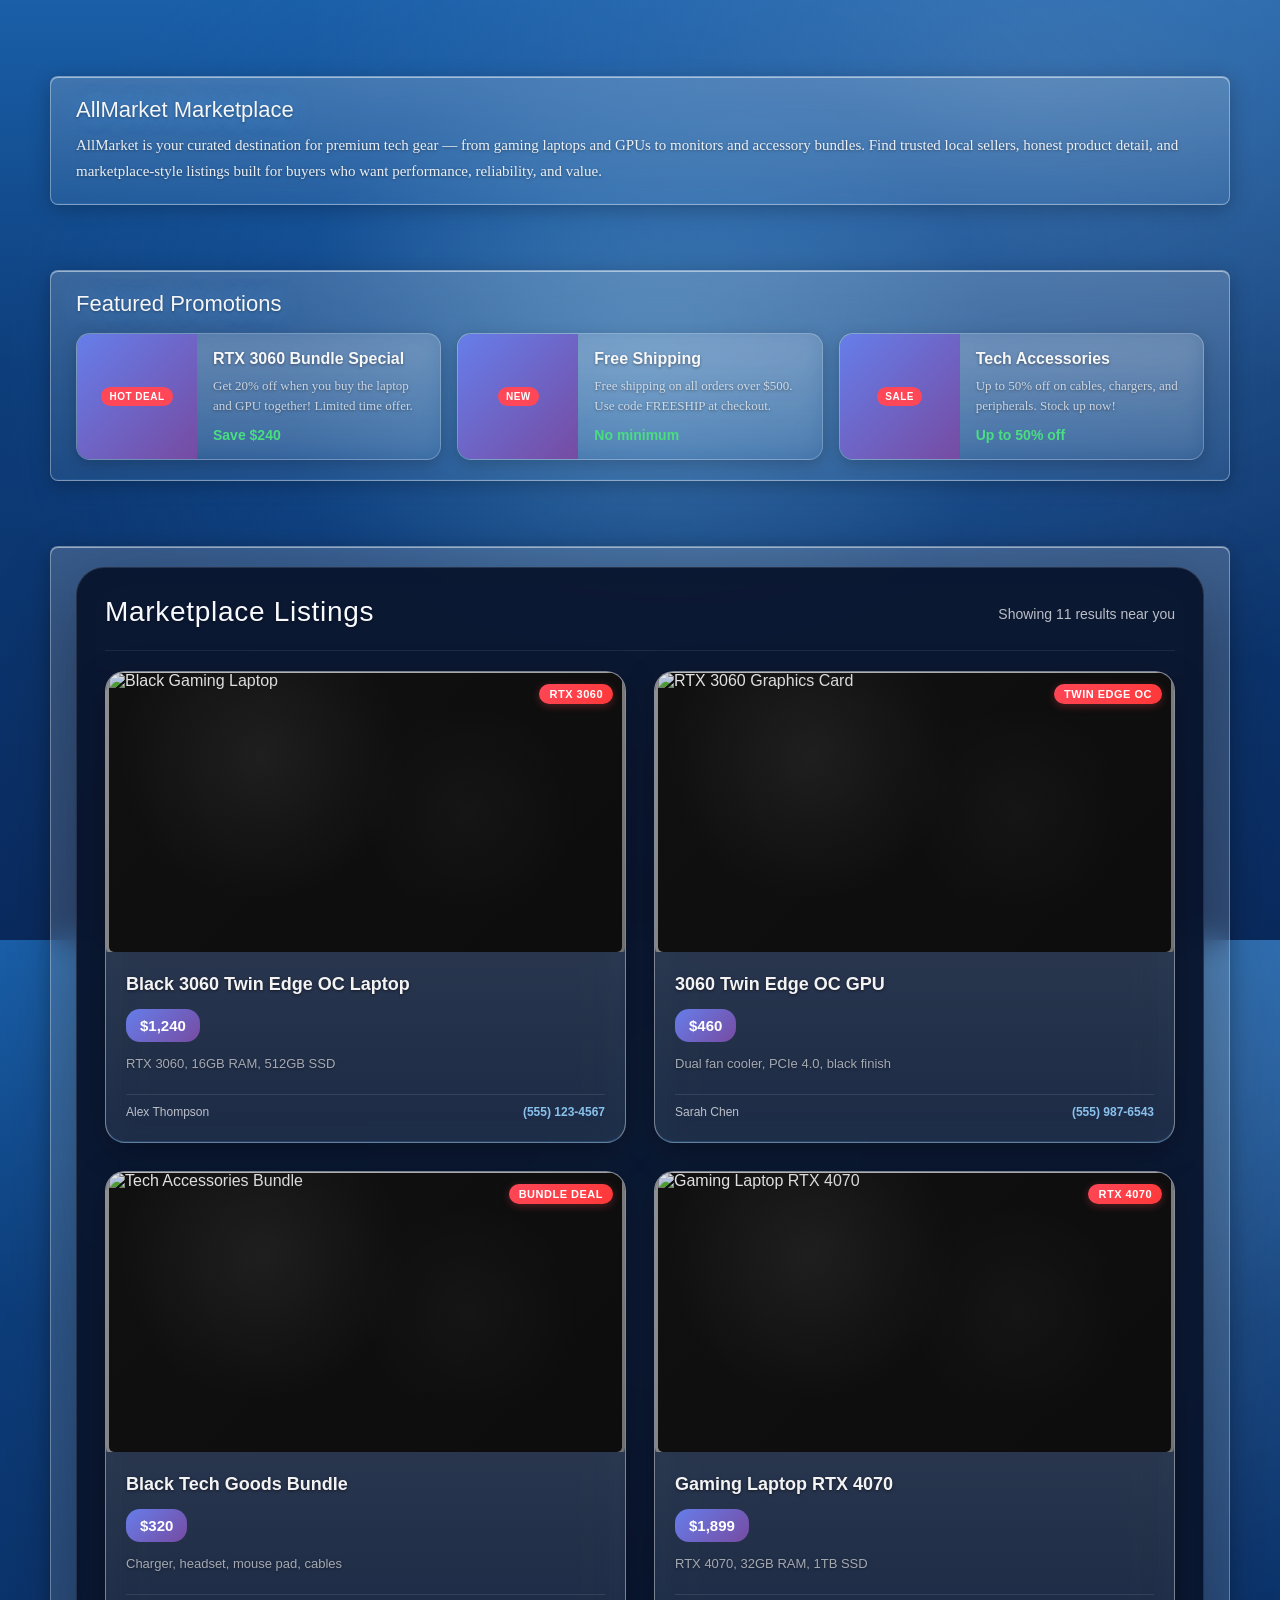
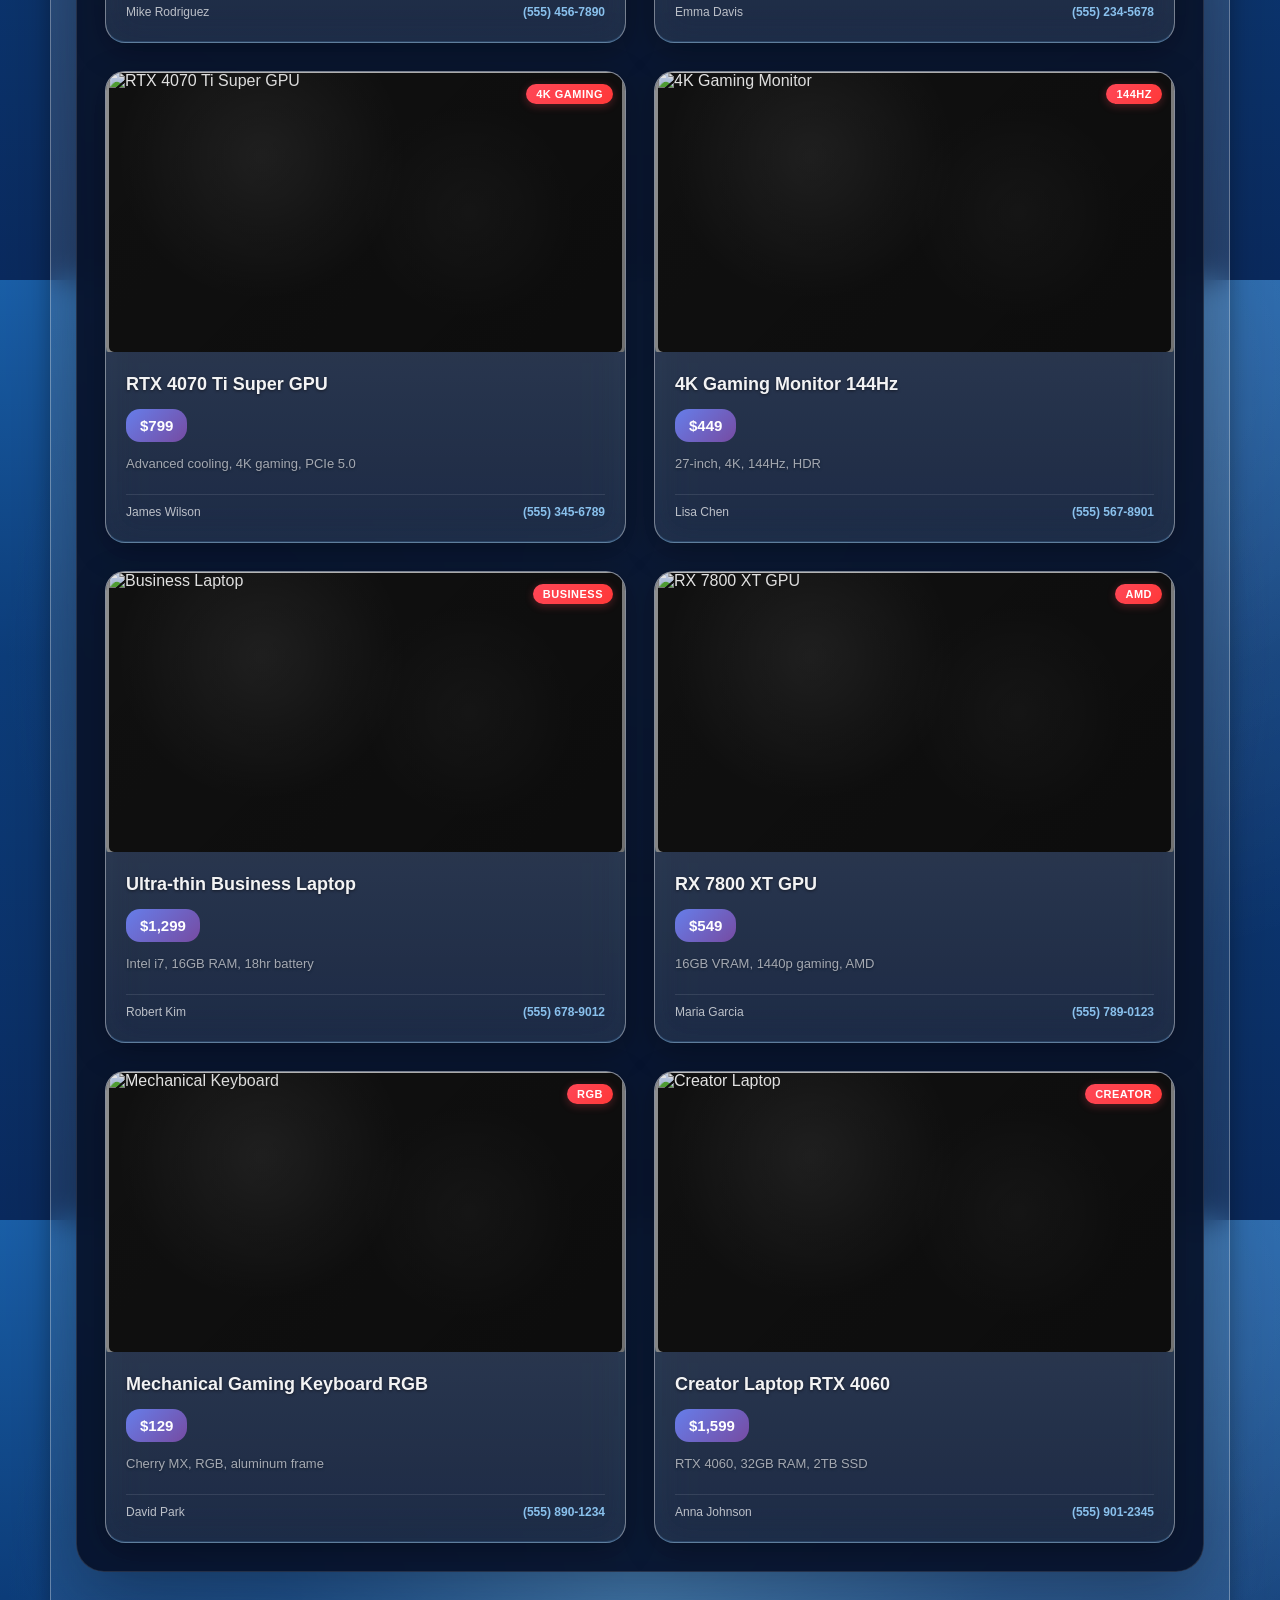
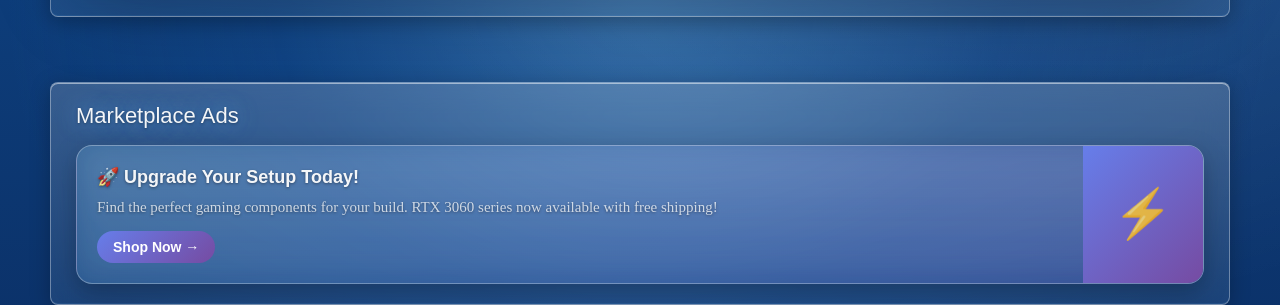
==== allmarket.html @ b5e4c8c6 "Add files via upload" ====
<!DOCTYPE html>
<html lang="en">
<head>
  <meta charset="UTF-8">
  <meta name="viewport" content="width=device-width, initial-scale=1.0">
  <meta name="description" content="AllMarket is a curated tech marketplace delivering premium laptops, graphics cards, monitors, and accessories from trusted sellers. Shop performance-ready gear with confidence.">
  <title>AllMarket Marketplace</title>
  <link rel="stylesheet" href="skempohic.css">
  <style>
    .marketplace-toolbar {
      display: flex;
      flex-wrap: wrap;
      justify-content: space-between;
      align-items: center;
      gap: 12px;
      margin-bottom: 20px;
    }

    .marketplace-toolbar h2 {
      margin: 0;
      font-size: 24px;
      color: rgba(255, 255, 255, 0.95);
      text-shadow: 0 1px 3px rgba(0, 0, 0, 0.4);
    }

    .marketplace-status {
      color: rgba(255, 255, 255, 0.75);
      font-size: 14px;
    }

    .content {
      max-width: 1180px;
      width: min(98%, 1180px);
      min-height: auto;
      margin: 36px auto;
      align-items: stretch;
    }

    .marketplace-panel {
      background: rgba(8, 18, 44, 0.92);
      border: 1px solid rgba(255, 255, 255, 0.12);
      border-radius: 28px;
      padding: 28px;
      box-shadow: 0 28px 90px rgba(0, 0, 0, 0.35);
      backdrop-filter: blur(22px);
      -webkit-backdrop-filter: blur(22px);
      margin-bottom: 22px;
    }

    .marketplace-toolbar {
      padding-bottom: 18px;
      border-bottom: 1px solid rgba(255, 255, 255, 0.08);
      margin-bottom: 18px;
    }

    .marketplace-toolbar h2 {
      font-size: 28px;
      letter-spacing: 0.8px;
      margin-bottom: 4px;
    }

    .gallery-grid {
      display: grid;
      grid-template-columns: repeat(auto-fill, minmax(360px, 1fr));
      gap: 28px;
      margin-top: 20px;
      width: 100%;
      padding: 0;
    }

    .market-card {
      display: grid;
      grid-template-rows: 280px auto;
      text-decoration: none;
      border-radius: 20px;
      background: linear-gradient(
        to bottom,
        rgba(255, 255, 255, 0.22) 0%,
        rgba(180, 220, 255, 0.12) 100%
      );
      backdrop-filter: blur(18px);
      -webkit-backdrop-filter: blur(18px);
      overflow: hidden;
      border: 1px solid rgba(255, 255, 255, 0.4);
      box-shadow:
        0 8px 32px rgba(0, 0, 0, 0.3),
        inset 0 1px 0 rgba(255, 255, 255, 0.6),
        inset 0 -1px 0 rgba(100, 180, 255, 0.15);
      transition: all 0.3s ease;
      color: inherit;
      cursor: pointer;
    }

    .market-card:hover {
      transform: translateY(-8px) scale(1.03);
      box-shadow:
        0 16px 48px rgba(0, 0, 0, 0.4),
        inset 0 1px 0 rgba(255, 255, 255, 0.7),
        inset 0 -1px 0 rgba(100, 180, 255, 0.2);
    }

    .market-card.clicked {
      opacity: 0.3;
      transform: scale(0.95);
      backdrop-filter: blur(20px);
      -webkit-backdrop-filter: blur(20px);
      background: rgba(255, 255, 255, 0.05);
      border: 1px solid rgba(255, 255, 255, 0.2);
      box-shadow: 0 8px 30px rgba(0, 0, 0, 0.4);
    }

    .product-image {
      position: relative;
      background: #121212;
      display: flex;
      align-items: center;
      justify-content: center;
      color: #fff;
      overflow: hidden;
    }

    .product-photo {
      width: 100%;
      height: 100%;
      object-fit: cover;
      transition: transform 0.3s ease;
    }

    .market-card:hover .product-photo {
      transform: scale(1.05);
    }

    .product-overlay {
      position: absolute;
      top: 0;
      left: 0;
      right: 0;
      bottom: 0;
      background: linear-gradient(
        135deg,
        rgba(0, 0, 0, 0.1) 0%,
        rgba(0, 0, 0, 0.3) 100%
      );
      display: flex;
      align-items: flex-start;
      justify-content: flex-end;
      padding: 12px;
    }

    .product-badge {
      background: linear-gradient(135deg, #ff4757 0%, #ff3838 100%);
      color: white;
      padding: 4px 10px;
      border-radius: 12px;
      font-size: 11px;
      font-weight: 700;
      text-transform: uppercase;
      letter-spacing: 0.5px;
      box-shadow: 0 2px 8px rgba(255, 71, 87, 0.3);
    }

    .product-image::before {
      content: '';
      position: absolute;
      inset: 0;
      background: radial-gradient(circle at 30% 30%, rgba(255, 255, 255, 0.08), transparent 35%),
        radial-gradient(circle at 70% 50%, rgba(255, 255, 255, 0.04), transparent 28%);
      pointer-events: none;
    }

    .product-info {
      padding: 20px;
      display: flex;
      flex-direction: column;
      gap: 12px;
    }

    .product-title {
      font-size: 18px;
      font-weight: 700;
      color: rgba(255, 255, 255, 0.95);
      text-shadow: 0 1px 3px rgba(0, 0, 0, 0.5);
      line-height: 1.4;
    }

    .product-price {
      display: inline-flex;
      align-items: center;
      justify-content: center;
      width: fit-content;
      padding: 8px 14px;
      border-radius: 14px;
      background: linear-gradient(135deg, #667eea 0%, #764ba2 100%);
      color: #ffffff;
      font-size: 15px;
      font-weight: 800;
    }

    .product-meta {
      font-size: 13px;
      color: rgba(255, 255, 255, 0.6);
      text-shadow: 0 1px 3px rgba(0, 0, 0, 0.4);
      line-height: 1.55;
    }

    .seller-info {
      display: flex;
      justify-content: space-between;
      align-items: center;
      margin-top: 8px;
      padding-top: 10px;
      border-top: 1px solid rgba(255, 255, 255, 0.1);
    }

    .seller-name {
      font-size: 12px;
      color: rgba(255, 255, 255, 0.7);
      font-weight: 500;
    }

    .seller-phone {
      font-size: 12px;
      color: rgba(150, 210, 255, 0.9);
      font-weight: 600;
    }

    .promo-grid {
      display: grid;
      grid-template-columns: repeat(auto-fit, minmax(280px, 1fr));
      gap: 16px;
      margin-top: 16px;
    }

    .promo-card {
      display: flex;
      background: linear-gradient(
        to bottom,
        rgba(255, 255, 255, 0.12) 0%,
        rgba(180, 220, 255, 0.06) 100%
      );
      backdrop-filter: blur(12px);
      -webkit-backdrop-filter: blur(12px);
      border: 1px solid rgba(255, 255, 255, 0.25);
      border-radius: 14px;
      overflow: hidden;
      box-shadow: 0 4px 16px rgba(0, 0, 0, 0.2);
    }

    .promo-image {
      flex: 0 0 120px;
      background: linear-gradient(135deg, #667eea 0%, #764ba2 100%);
      position: relative;
      display: flex;
      align-items: center;
      justify-content: center;
    }

    .promo-badge {
      background: #ff4757;
      color: white;
      padding: 4px 8px;
      border-radius: 12px;
      font-size: 10px;
      font-weight: 700;
      text-transform: uppercase;
      letter-spacing: 0.5px;
    }

    .promo-content {
      flex: 1;
      padding: 16px;
    }

    .promo-content h3 {
      margin: 0 0 8px 0;
      font-size: 16px;
      color: rgba(255, 255, 255, 0.95);
      text-shadow: 0 1px 3px rgba(0, 0, 0, 0.4);
    }

    .promo-content p {
      margin: 0 0 12px 0;
      font-size: 13px;
      color: rgba(255, 255, 255, 0.7);
      line-height: 1.5;
    }

    .promo-price {
      font-size: 14px;
      font-weight: 700;
      color: #4ade80;
    }

    .marketplace-panel {
      background: rgba(8, 20, 45, 0.95);
      border: 1px solid rgba(255, 255, 255, 0.12);
      border-radius: 28px;
      padding: 28px;
      box-shadow: 0 24px 80px rgba(0, 0, 0, 0.35);
      backdrop-filter: blur(25px);
      -webkit-backdrop-filter: blur(25px);
      margin-bottom: 24px;
    }

    .marketplace-toolbar {
      padding-bottom: 18px;
      border-bottom: 1px solid rgba(255, 255, 255, 0.08);
      margin-bottom: 18px;
    }

    .marketplace-toolbar h2 {
      font-size: 28px;
      letter-spacing: 0.7px;
      color: #f8fbff;
      margin-bottom: 4px;
    }

    .marketplace-status {
      color: rgba(255, 255, 255, 0.72);
      font-size: 14px;
    }

    .market-card {
      min-height: 470px;
    }

    .ad-banner {
      display: flex;
      background: linear-gradient(
        135deg,
        rgba(100, 200, 255, 0.15) 0%,
        rgba(150, 100, 255, 0.15) 100%
      );
      backdrop-filter: blur(16px);
      -webkit-backdrop-filter: blur(16px);
      border: 1px solid rgba(255, 255, 255, 0.3);
      border-radius: 16px;
      overflow: hidden;
      box-shadow: 0 8px 24px rgba(0, 0, 0, 0.25);
      margin-top: 16px;
    }

    .ad-content {
      flex: 1;
      padding: 20px;
    }

    .ad-content h3 {
      margin: 0 0 8px 0;
      font-size: 18px;
      color: rgba(255, 255, 255, 0.95);
      text-shadow: 0 1px 3px rgba(0, 0, 0, 0.4);
    }

    .ad-content p {
      margin: 0 0 12px 0;
      color: rgba(255, 255, 255, 0.75);
      line-height: 1.5;
    }

    .ad-cta {
      display: inline-block;
      background: linear-gradient(135deg, #667eea 0%, #764ba2 100%);
      color: white;
      padding: 8px 16px;
      border-radius: 20px;
      font-weight: 600;
      font-size: 14px;
      cursor: pointer;
      transition: transform 0.2s ease;
    }

    .ad-cta:hover {
      transform: scale(1.05);
    }

    .ad-graphic {
      flex: 0 0 120px;
      background: linear-gradient(135deg, #667eea 0%, #764ba2 100%);
      display: flex;
      align-items: center;
      justify-content: center;
    }

    .ad-icon {
      font-size: 48px;
      opacity: 0.8;
    }

    /* Responsive Design */
    @media (max-width: 1200px) {
      .gallery-grid {
        grid-template-columns: repeat(auto-fit, minmax(320px, 1fr));
        gap: 24px;
      }

      .content {
        width: min(96%, 1000px);
      }
    }

    @media (max-width: 768px) {
      .gallery-grid {
        grid-template-columns: repeat(auto-fit, minmax(280px, 1fr));
        gap: 20px;
      }

      .market-card {
        grid-template-rows: 260px auto;
      }

      .marketplace-toolbar {
        flex-direction: column;
        align-items: flex-start;
        gap: 8px;
      }

      .marketplace-toolbar h2 {
        font-size: 20px;
      }

      .promo-grid {
        grid-template-columns: 1fr;
      }

      .ad-banner {
        flex-direction: column;
      }

      .ad-graphic {
        flex: 0 0 80px;
      }

      .ad-content {
        text-align: center;
      }
    }

    @media (max-width: 480px) {
      .gallery-grid {
        grid-template-columns: 1fr;
        gap: 18px;
      }

      .market-card {
        grid-template-rows: 220px auto;
      }

      .product-info {
        padding: 16px;
      }

      .product-title {
        font-size: 16px;
      }

      .seller-info {
        flex-direction: column;
        align-items: flex-start;
        gap: 4px;
      }
    }

    .lightbox {
      position: fixed;
      inset: 0;
      background: rgba(0, 0, 0, 0.82);
      display: flex;
      justify-content: center;
      align-items: center;
      padding: 20px;
      opacity: 0;
      pointer-events: none;
      transition: opacity 0.25s ease;
      z-index: 999;
    }

    .lightbox.show {
      opacity: 1;
      pointer-events: auto;
    }

    .lightbox-content {
      max-width: 960px;
      width: 100%;
      max-height: 90vh;
      border-radius: 18px;
      overflow: hidden;
      background: rgba(10, 23, 48, 0.95);
      box-shadow: 0 20px 80px rgba(0, 0, 0, 0.65);
      display: grid;
      grid-template-rows: auto auto;
      gap: 0;
    }

    .lightbox-content img {
      width: 100%;
      height: auto;
      max-height: 78vh;
      object-fit: contain;
      display: block;
      background: #050d1d;
    }

    .lightbox-caption {
      padding: 16px 18px;
      color: rgba(255, 255, 255, 0.9);
      font-size: 15px;
      background: rgba(0, 0, 0, 0.4);
    }

    .close-button {
      position: absolute;
      top: 16px;
      right: 18px;
      width: 42px;
      height: 42px;
      border: none;
      border-radius: 50%;
      background: rgba(255, 255, 255, 0.12);
      color: white;
      font-size: 24px;
      cursor: pointer;
      display: flex;
      align-items: center;
      justify-content: center;
      transition: background 0.2s ease;
    }

    .close-button:hover {
      background: rgba(255, 255, 255, 0.2);
    }
  </style>
</head>
<body>
  <div class="content">
    <header class="text-box">
      <h2>AllMarket Marketplace</h2>
      <p>AllMarket is your curated destination for premium tech gear — from gaming laptops and GPUs to monitors and accessory bundles. Find trusted local sellers, honest product detail, and marketplace-style listings built for buyers who want performance, reliability, and value.</p>
    </header>

    <section class="text-box">
      <h2>Featured Promotions</h2>
      <div class="promo-grid">
        <div class="promo-card">
          <div class="promo-image">
            <div class="promo-badge">HOT DEAL</div>
          </div>
          <div class="promo-content">
            <h3>RTX 3060 Bundle Special</h3>
            <p>Get 20% off when you buy the laptop and GPU together! Limited time offer.</p>
            <div class="promo-price">Save $240</div>
          </div>
        </div>
        <div class="promo-card">
          <div class="promo-image">
            <div class="promo-badge">NEW</div>
          </div>
          <div class="promo-content">
            <h3>Free Shipping</h3>
            <p>Free shipping on all orders over $500. Use code FREESHIP at checkout.</p>
            <div class="promo-price">No minimum</div>
          </div>
        </div>
        <div class="promo-card">
          <div class="promo-image">
            <div class="promo-badge">SALE</div>
          </div>
          <div class="promo-content">
            <h3>Tech Accessories</h3>
            <p>Up to 50% off on cables, chargers, and peripherals. Stock up now!</p>
            <div class="promo-price">Up to 50% off</div>
          </div>
        </div>
      </div>
    </section>

    <section class="text-box">
      <div class="marketplace-panel">
        <div class="marketplace-toolbar">
          <h2>Marketplace Listings</h2>
          <span class="marketplace-status">Showing 11 results near you</span>
        </div>

        <div class="gallery-grid">
        <a href="#" class="market-card" data-graphic="laptop" data-type="Laptop" data-title="Black 3060 Twin Edge OC Laptop" data-price="$1,240" data-caption="Gaming-ready laptop with RTX 3060 Twin Edge OC, 16GB RAM, and a black aluminum body.">
          <div class="product-image laptop">
            <img src="https://images.pexels.com/photos/4067506/pexels-photo-4067506.jpeg?auto=compress&cs=tinysrgb&w=1200" alt="Black Gaming Laptop" class="product-photo">
            <div class="product-overlay">
              <div class="product-badge">RTX 3060</div>
            </div>
          </div>
          <div class="product-info">
            <div class="product-title">Black 3060 Twin Edge OC Laptop</div>
            <div class="product-price">$1,240</div>
            <div class="product-meta">RTX 3060, 16GB RAM, 512GB SSD</div>
            <div class="seller-info">
              <span class="seller-name">Alex Thompson</span>
              <span class="seller-phone">(555) 123-4567</span>
            </div>
          </div>
        </a>

        <a href="#" class="market-card" data-graphic="gpu" data-type="GPU" data-title="RTX 3060 Twin Edge OC Graphics Card" data-price="$460" data-caption="Brand new black GPU with dual fans and a premium cooler for desktop gaming builds.">
          <div class="product-image gpu">
            <img src="https://images.pexels.com/photos/160107/technology-computer-motherboard-electronics-electrical-160107.jpeg?auto=compress&cs=tinysrgb&w=1200" alt="RTX 3060 Graphics Card" class="product-photo">
            <div class="product-overlay">
              <div class="product-badge">Twin Edge OC</div>
            </div>
          </div>
          <div class="product-info">
            <div class="product-title">3060 Twin Edge OC GPU</div>
            <div class="product-price">$460</div>
            <div class="product-meta">Dual fan cooler, PCIe 4.0, black finish</div>
            <div class="seller-info">
              <span class="seller-name">Sarah Chen</span>
              <span class="seller-phone">(555) 987-6543</span>
            </div>
          </div>
        </a>

        <a href="#" class="market-card" data-graphic="goods" data-type="Bundle" data-title="Black Tech Goods Bundle" data-price="$320" data-caption="A curated set of black accessories, chargers, and gaming peripherals for a clean setup.">
          <div class="product-image goods">
            <img src="https://images.pexels.com/photos/1109554/pexels-photo-1109554.jpeg?auto=compress&cs=tinysrgb&w=1200" alt="Tech Accessories Bundle" class="product-photo">
            <div class="product-overlay">
              <div class="product-badge">Bundle Deal</div>
            </div>
          </div>
          <div class="product-info">
            <div class="product-title">Black Tech Goods Bundle</div>
            <div class="product-price">$320</div>
            <div class="product-meta">Charger, headset, mouse pad, cables</div>
            <div class="seller-info">
              <span class="seller-name">Mike Rodriguez</span>
              <span class="seller-phone">(555) 456-7890</span>
            </div>
          </div>
        </a>

        <a href="#" class="market-card" data-graphic="laptop" data-type="Laptop" data-title="Gaming Laptop RTX 4070" data-price="$1,899" data-caption="High-performance gaming laptop with RTX 4070, 32GB RAM, and 1TB SSD for ultimate gaming experience.">
          <div class="product-image laptop">
            <img src="https://images.pexels.com/photos/4145190/pexels-photo-4145190.jpeg?auto=compress&cs=tinysrgb&w=1200" alt="Gaming Laptop RTX 4070" class="product-photo">
            <div class="product-overlay">
              <div class="product-badge">RTX 4070</div>
            </div>
          </div>
          <div class="product-info">
            <div class="product-title">Gaming Laptop RTX 4070</div>
            <div class="product-price">$1,899</div>
            <div class="product-meta">RTX 4070, 32GB RAM, 1TB SSD</div>
            <div class="seller-info">
              <span class="seller-name">Emma Davis</span>
              <span class="seller-phone">(555) 234-5678</span>
            </div>
          </div>
        </a>

        <a href="#" class="market-card" data-graphic="gpu" data-type="GPU" data-title="RTX 4070 Ti Super Graphics Card" data-price="$799" data-caption="Next-gen graphics card with advanced cooling and ray tracing capabilities for 4K gaming.">
          <div class="product-image gpu">
            <img src="https://images.pexels.com/photos/2236703/pexels-photo-2236703.jpeg?auto=compress&cs=tinysrgb&w=1200" alt="RTX 4070 Ti Super GPU" class="product-photo">
            <div class="product-overlay">
              <div class="product-badge">4K Gaming</div>
            </div>
          </div>
          <div class="product-info">
            <div class="product-title">RTX 4070 Ti Super GPU</div>
            <div class="product-price">$799</div>
            <div class="product-meta">Advanced cooling, 4K gaming, PCIe 5.0</div>
            <div class="seller-info">
              <span class="seller-name">James Wilson</span>
              <span class="seller-phone">(555) 345-6789</span>
            </div>
          </div>
        </a>

        <a href="#" class="market-card" data-graphic="monitor" data-type="Monitor" data-title="4K Gaming Monitor 144Hz" data-price="$449" data-caption="27-inch 4K gaming monitor with 144Hz refresh rate, HDR support, and ultra-thin bezels.">
          <div class="product-image monitor">
            <img src="https://images.pexels.com/photos/572056/pexels-photo-572056.jpeg?auto=compress&cs=tinysrgb&w=1200" alt="4K Gaming Monitor" class="product-photo">
            <div class="product-overlay">
              <div class="product-badge">144Hz</div>
            </div>
          </div>
          <div class="product-info">
            <div class="product-title">4K Gaming Monitor 144Hz</div>
            <div class="product-price">$449</div>
            <div class="product-meta">27-inch, 4K, 144Hz, HDR</div>
            <div class="seller-info">
              <span class="seller-name">Lisa Chen</span>
              <span class="seller-phone">(555) 567-8901</span>
            </div>
          </div>
        </a>

        <a href="#" class="market-card" data-graphic="laptop" data-type="Laptop" data-title="Ultra-thin Business Laptop" data-price="$1,299" data-caption="Lightweight business laptop with Intel i7, 16GB RAM, and all-day battery life.">
          <div class="product-image laptop">
            <img src="https://images.pexels.com/photos/3760815/pexels-photo-3760815.jpeg?auto=compress&cs=tinysrgb&w=1200" alt="Business Laptop" class="product-photo">
            <div class="product-overlay">
              <div class="product-badge">Business</div>
            </div>
          </div>
          <div class="product-info">
            <div class="product-title">Ultra-thin Business Laptop</div>
            <div class="product-price">$1,299</div>
            <div class="product-meta">Intel i7, 16GB RAM, 18hr battery</div>
            <div class="seller-info">
              <span class="seller-name">Robert Kim</span>
              <span class="seller-phone">(555) 678-9012</span>
            </div>
          </div>
        </a>

        <a href="#" class="market-card" data-graphic="gpu" data-type="GPU" data-title="RX 7800 XT Graphics Card" data-price="$549" data-caption="AMD Radeon RX 7800 XT with 16GB VRAM and excellent 1440p gaming performance.">
          <div class="product-image gpu">
            <img src="https://images.pexels.com/photos/461064/pexels-photo-461064.jpeg?auto=compress&cs=tinysrgb&w=1200" alt="RX 7800 XT GPU" class="product-photo">
            <div class="product-overlay">
              <div class="product-badge">AMD</div>
            </div>
          </div>
          <div class="product-info">
            <div class="product-title">RX 7800 XT GPU</div>
            <div class="product-price">$549</div>
            <div class="product-meta">16GB VRAM, 1440p gaming, AMD</div>
            <div class="seller-info">
              <span class="seller-name">Maria Garcia</span>
              <span class="seller-phone">(555) 789-0123</span>
            </div>
          </div>
        </a>

        <a href="#" class="market-card" data-graphic="keyboard" data-type="Keyboard" data-title="Mechanical Gaming Keyboard RGB" data-price="$129" data-caption="Premium mechanical keyboard with RGB lighting, Cherry MX switches, and aluminum frame.">
          <div class="product-image keyboard">
            <img src="https://images.pexels.com/photos/3913016/pexels-photo-3913016.jpeg?auto=compress&cs=tinysrgb&w=1200" alt="Mechanical Keyboard" class="product-photo">
            <div class="product-overlay">
              <div class="product-badge">RGB</div>
            </div>
          </div>
          <div class="product-info">
            <div class="product-title">Mechanical Gaming Keyboard RGB</div>
            <div class="product-price">$129</div>
            <div class="product-meta">Cherry MX, RGB, aluminum frame</div>
            <div class="seller-info">
              <span class="seller-name">David Park</span>
              <span class="seller-phone">(555) 890-1234</span>
            </div>
          </div>
        </a>

        <a href="#" class="market-card" data-graphic="laptop" data-type="Laptop" data-title="Creator Laptop RTX 4060" data-price="$1,599" data-caption="Content creation laptop with RTX 4060, 32GB RAM, and 2TB SSD for video editing and 3D work.">
          <div class="product-image laptop">
            <img src="https://images.pexels.com/photos/1181239/pexels-photo-1181239.jpeg?auto=compress&cs=tinysrgb&w=1200" alt="Creator Laptop" class="product-photo">
            <div class="product-overlay">
              <div class="product-badge">Creator</div>
            </div>
          </div>
          <div class="product-info">
            <div class="product-title">Creator Laptop RTX 4060</div>
            <div class="product-price">$1,599</div>
            <div class="product-meta">RTX 4060, 32GB RAM, 2TB SSD</div>
            <div class="seller-info">
              <span class="seller-name">Anna Johnson</span>
              <span class="seller-phone">(555) 901-2345</span>
            </div>
          </div>
        </a>
      </div>
    </section>

    <section class="text-box">
      <h2>Marketplace Ads</h2>
      <div class="ad-banner">
        <div class="ad-content">
          <h3>🚀 Upgrade Your Setup Today!</h3>
          <p>Find the perfect gaming components for your build. RTX 3060 series now available with free shipping!</p>
          <div class="ad-cta">Shop Now →</div>
        </div>
        <div class="ad-graphic">
          <div class="ad-icon">⚡</div>
        </div>
      </div>
    </section>
  </div>

  <div id="lightbox" class="lightbox" aria-hidden="true">
    <button class="close-button" type="button" aria-label="Close viewer">×</button>
    <div class="lightbox-content">
      <img id="lightboxImage" src="" alt="Expanded artwork">
      <div class="lightbox-caption" id="lightboxCaption"></div>
    </div>
  </div>

  <script>
    const lightbox = document.getElementById('lightbox');
    const lightboxImage = document.getElementById('lightboxImage');
    const lightboxCaption = document.getElementById('lightboxCaption');
    const closeButton = document.querySelector('.close-button');
    const cards = document.querySelectorAll('.market-card');

    cards.forEach(card => {
      card.addEventListener('click', event => {
        event.preventDefault();
        const title = card.dataset.title;
        const price = card.dataset.price;
        const caption = card.dataset.caption;
        const productImage = card.querySelector('.product-photo');

        // Add clicked class to make card transparent
        card.classList.add('clicked');

        if (productImage) {
          lightboxImage.src = productImage.src;
          lightboxImage.alt = productImage.alt;
        } else {
          lightboxImage.src = '';
          lightboxImage.alt = title;
        }
        lightboxCaption.textContent = `${price} · ${caption}`;
        lightbox.classList.add('show');
        lightbox.setAttribute('aria-hidden', 'false');
      });
    });

    closeButton.addEventListener('click', () => {
      lightbox.classList.remove('show');
      lightbox.setAttribute('aria-hidden', 'true');
      lightboxImage.src = '';

      // Remove clicked class from all cards
      cards.forEach(card => card.classList.remove('clicked'));
    });

    lightbox.addEventListener('click', event => {
      if (event.target === lightbox) {
        closeButton.click();
      }
    });

    document.addEventListener('keydown', event => {
      if (event.key === 'Escape' && lightbox.classList.contains('show')) {
        closeButton.click();
      }
    });
  </script>
</body>
</html>
---- skempohic.css ----
/* ---- BODY & BACKGROUND ---- */
body {
    min-height: 100vh;
    margin: 0;
    padding: 20px;
    position: relative;
    font-family: 'Segoe UI', Arial, sans-serif;

    background:
        radial-gradient(
            ellipse at 50% 40%,
            rgba(120, 200, 255, 0.35) 0%,
            rgba(30, 100, 180, 0.2) 40%,
            transparent 70%
        ),
        radial-gradient(
            ellipse at 80% 10%,
            rgba(255, 255, 255, 0.15) 0%,
            transparent 50%
        ),
        linear-gradient(
            to bottom,
            #1a5fa8 0%,
            #0d3d7a 40%,
            #0a2a5e 100%
        );
}

/* ---- NAVBAR ---- */
.navbar {
    display: flex;
    justify-content: space-between;
    align-items: center;
    padding: 8px 16px;
    margin-bottom: 30px;

    background: linear-gradient(
        to bottom,
        rgba(255, 255, 255, 0.25) 0%,
        rgba(180, 220, 255, 0.15) 50%,
        rgba(140, 200, 255, 0.2) 100%
    );
    backdrop-filter: blur(20px);
    -webkit-backdrop-filter: blur(20px);
    border-bottom: 1px solid rgba(255, 255, 255, 0.5);
    border-top: 1px solid rgba(255, 255, 255, 0.6);
    box-shadow:
        0 4px 20px rgba(0, 120, 200, 0.2),
        inset 0 1px 0 rgba(255, 255, 255, 0.5);
}

.navbar ul {
    list-style: none;
    display: flex;
    gap: 4px;
    margin: 0;
    padding: 0;
}

.navbar ul li a {
    text-decoration: none;
    padding: 5px 14px;
    border-radius: 4px;
    display: block;
    transition: all 0.2s ease;
    background: transparent;
    border: 1px solid transparent;
}

.navbar ul li a h1 {
    font-family: 'Segoe UI', Arial, sans-serif;
    font-size: 13px;
    font-weight: 400;
    color: rgba(255, 255, 255, 0.85);
    margin: 0;
    transition: color 0.2s ease;
    white-space: nowrap;
    text-shadow: 0 1px 3px rgba(0, 0, 0, 0.4);
}

.navbar ul li a:hover {
    background: linear-gradient(
        to bottom,
        rgba(255, 255, 255, 0.55) 0%,
        rgba(180, 225, 255, 0.35) 50%,
        rgba(140, 200, 255, 0.45) 100%
    );
    border: 1px solid rgba(100, 180, 255, 0.6);
    box-shadow:
        0 0 8px rgba(100, 180, 255, 0.4),
        inset 0 1px 0 rgba(255, 255, 255, 0.8),
        inset 0 -1px 0 rgba(100, 180, 255, 0.2);
}

.navbar ul li a:hover h1 {
    color: rgba(0, 0, 0, 0.9);
    text-shadow: 0 1px 3px rgba(255, 255, 255, 1);
}

.navbar ul li a:active {
    background: linear-gradient(
        to bottom,
        rgba(140, 200, 255, 0.4) 0%,
        rgba(180, 225, 255, 0.25) 100%
    );
    box-shadow:
        inset 0 2px 4px rgba(0, 100, 200, 0.2),
        inset 0 1px 0 rgba(100, 180, 255, 0.3);
    border: 1px solid rgba(80, 160, 230, 0.7);
    transform: translateY(1px);
}

/* ---- PHOTO FRAME ---- */
img {
    width: 300px;
    height: 300px;
    object-fit: cover;
    display: block;

    /* Aero glass frame */
    border: 3px solid rgba(255, 255, 255, 0.6);
    border-radius: 8px;
    box-shadow:
        0 0 0 1px rgba(100, 180, 255, 0.4),
        0 8px 25px rgba(0, 0, 0, 0.4),
        0 0 15px rgba(100, 180, 255, 0.2),
        inset 0 1px 0 rgba(255, 255, 255, 0.8);
    outline: 1px solid rgba(255, 255, 255, 0.2);
    transition: all 0.3s ease;
}

img:hover {
    transform: scale(1.02);
    box-shadow:
        0 0 0 1px rgba(100, 180, 255, 0.6),
        0 12px 35px rgba(0, 0, 0, 0.5),
        0 0 25px rgba(100, 180, 255, 0.4),
        inset 0 1px 0 rgba(255, 255, 255, 0.9);
}

/* ---- TEXT BOX ---- */
.text-box {
    background: linear-gradient(
        to bottom,
        rgba(255, 255, 255, 0.18) 0%,
        rgba(180, 220, 255, 0.1) 100%
    );
    backdrop-filter: blur(15px);
    -webkit-backdrop-filter: blur(15px);

    border: 1px solid rgba(255, 255, 255, 0.35);
    border-radius: 8px;
    padding: 20px 25px;
    margin: 20px 0;

    box-shadow:
        0 4px 20px rgba(0, 0, 0, 0.25),
        inset 0 1px 0 rgba(255, 255, 255, 0.5),
        inset 0 -1px 0 rgba(100, 180, 255, 0.1);
}

/* ---- PARAGRAPH TEXT ---- */
p {
    font-family: 'Segoe UI', 'Times New Roman', serif;
    font-size: 15px;
    line-height: 1.7;
    color: rgba(255, 255, 255, 0.9);
    text-shadow: 0 1px 3px rgba(0, 0, 0, 0.4);
    margin: 0;
}

/* ---- PAGE TITLE ---- */
h2 {
    font-family: 'Segoe UI', Arial, sans-serif;
    font-size: 22px;
    font-weight: 300;
    color: rgba(255, 255, 255, 0.95);
    text-shadow:
        0 0 20px rgba(100, 180, 255, 0.6),
        0 1px 3px rgba(0, 0, 0, 0.4);
    margin: 0 0 10px 0;
}
/* ---- CONTENT WRAPPER ---- */
.content {
    max-width: 800px;
    height: 500px;
    margin: 40px auto;
    padding: 0 20px;
    display: flex;
    flex-direction: column;
    gap: 25px;
    align-items: center;
}

/* ---- PHOTO SECTION ---- */
.photo-section {
    display: flex;
    flex-direction: column;
    align-items: center;
    gap: 10px;
}

/* ---- CAPTION under photo ---- */
.caption {
    font-family: 'Segoe UI', Arial, sans-serif;
    font-size: 13px;
    color: rgba(255, 255, 255, 0.6);
    text-align: center;
    font-style: italic;
    margin: 0;
    text-shadow: 0 1px 3px rgba(0, 0, 0, 0.4);
}
/* ---- LINKS INSIDE TEXT BOX ---- */
.text-box a {
    color: rgba(150, 210, 255, 0.95);
    text-decoration: none;
    border-bottom: 1px solid rgba(150, 210, 255, 0.4);
    transition: all 0.2s ease;
}

.text-box a:hover {
    color: rgba(255, 255, 255, 1);
    border-bottom: 1px solid rgba(255, 255, 255, 0.8);
}

/* ---- DISCLAIMER BOX ---- */
.disclaimer {
    border: 1px solid rgba(255, 200, 100, 0.3);
    background: linear-gradient(
        to bottom,
        rgba(255, 200, 100, 0.08) 0%,
        rgba(255, 180, 50, 0.05) 100%
    );
}

.disclaimer p {
    color: rgba(255, 220, 150, 0.9);
    font-size: 13px;
    text-align: center;
}

/* ---- FOOTER ---- */
footer {
    text-align: center;
    padding: 20px;
    margin-top: 40px;
    background: rgba(0, 0, 0, 0.25);
    border-top: 1px solid rgba(255, 255, 255, 0.15);
}

footer p {
    color: rgba(255, 255, 255, 0.5);
    font-size: 12px;
    margin: 4px 0;
    text-shadow: none;
}
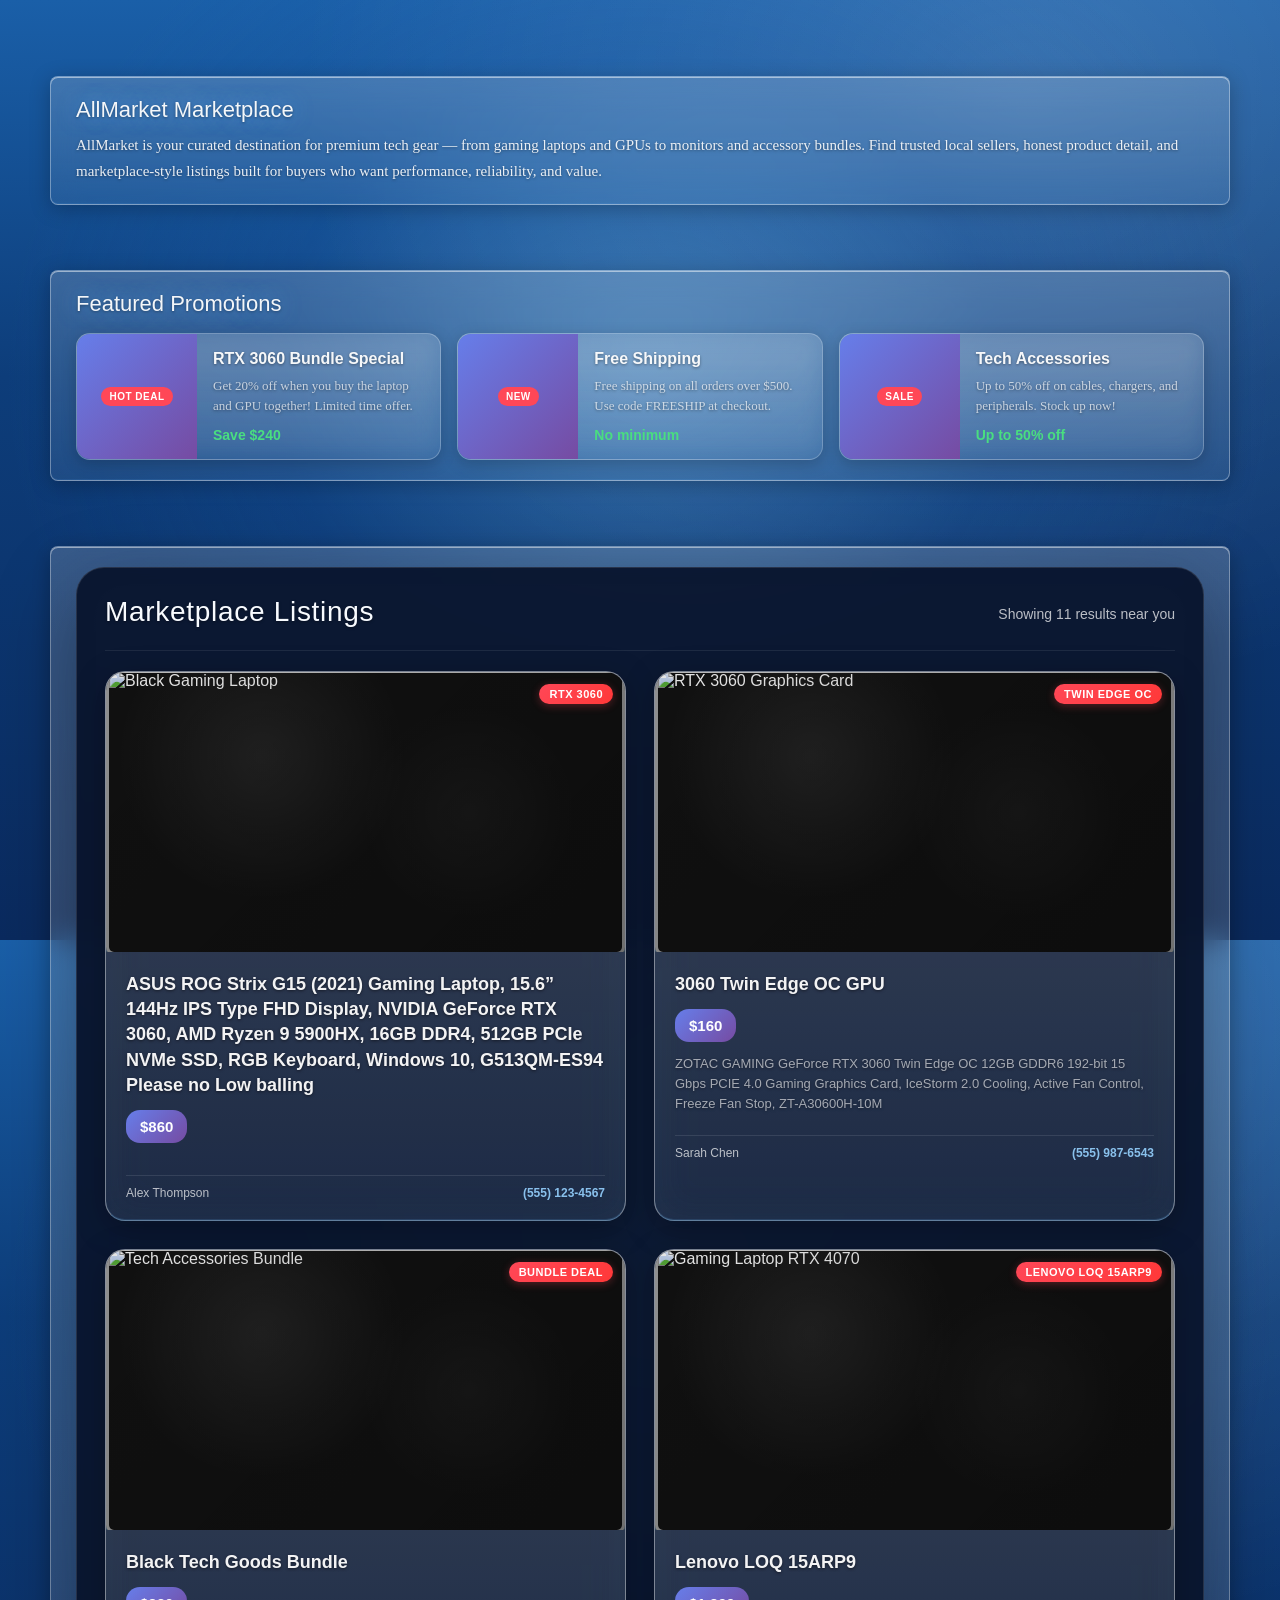
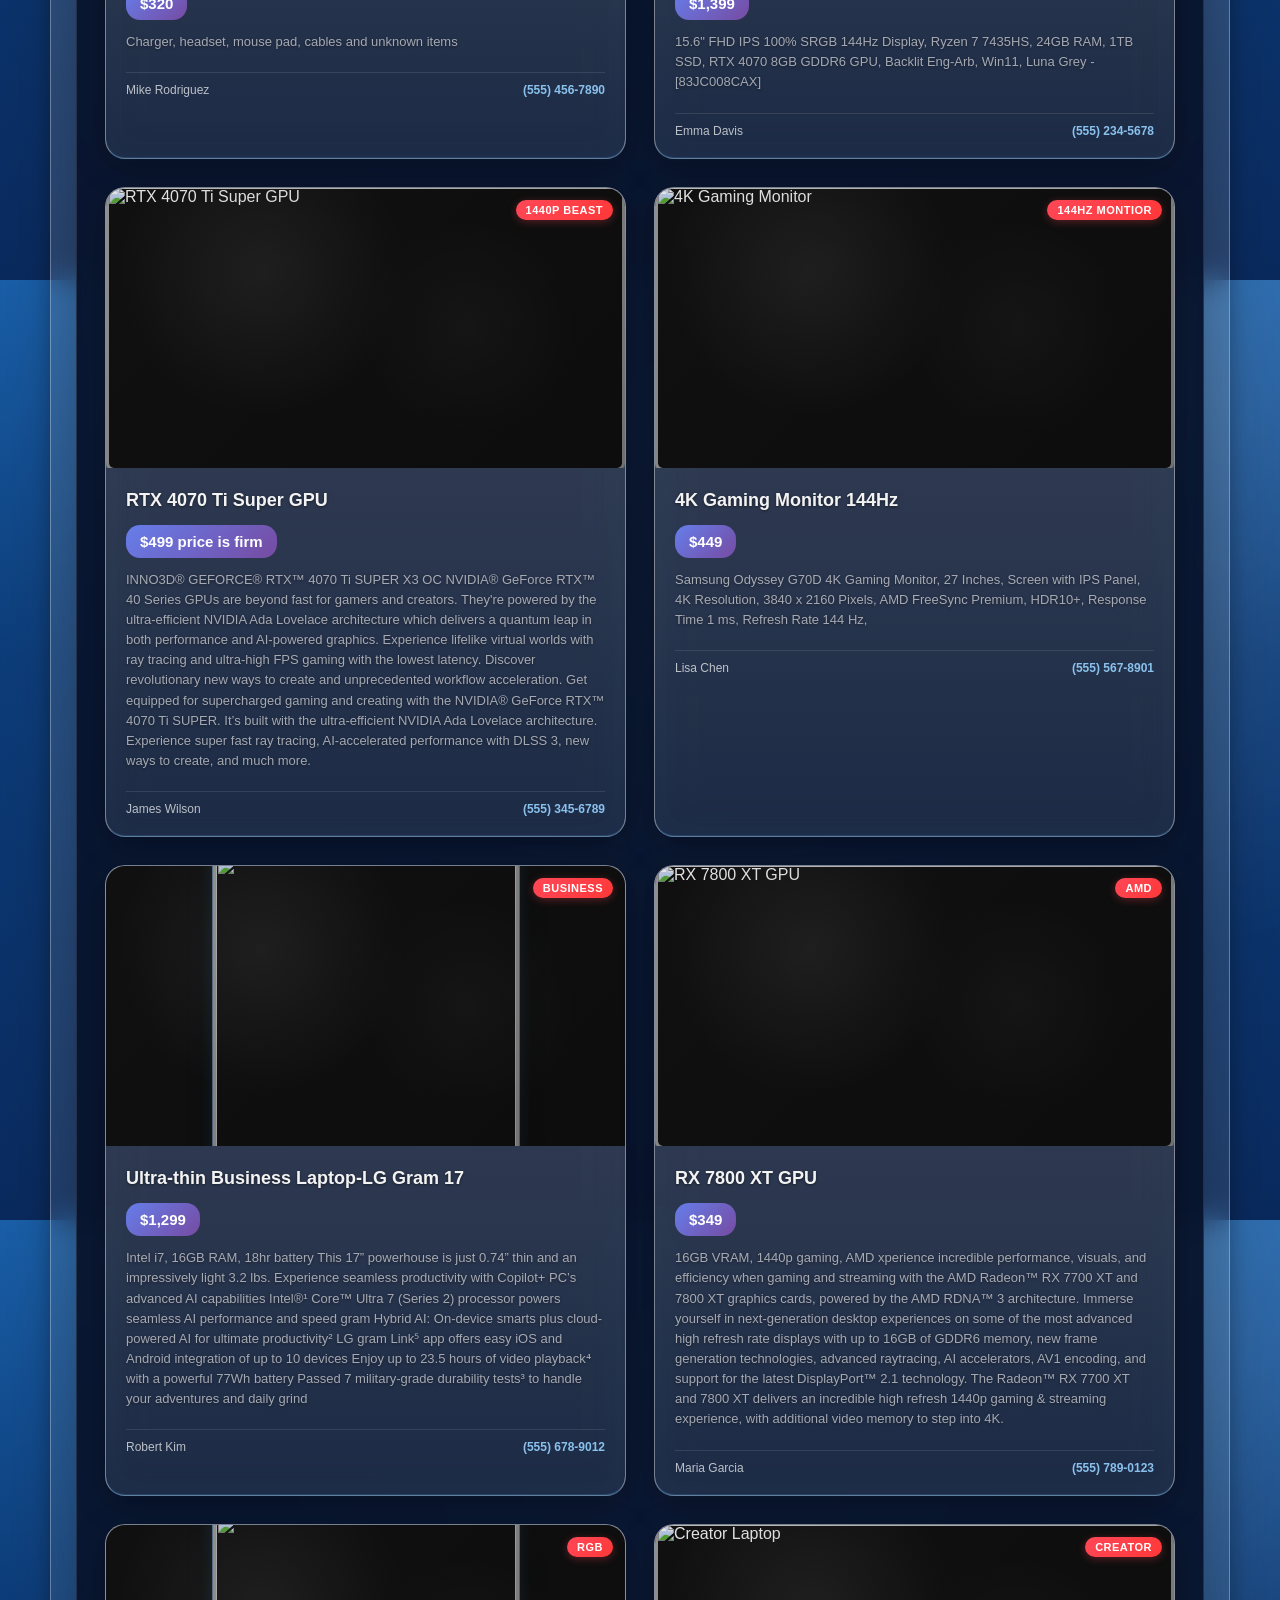
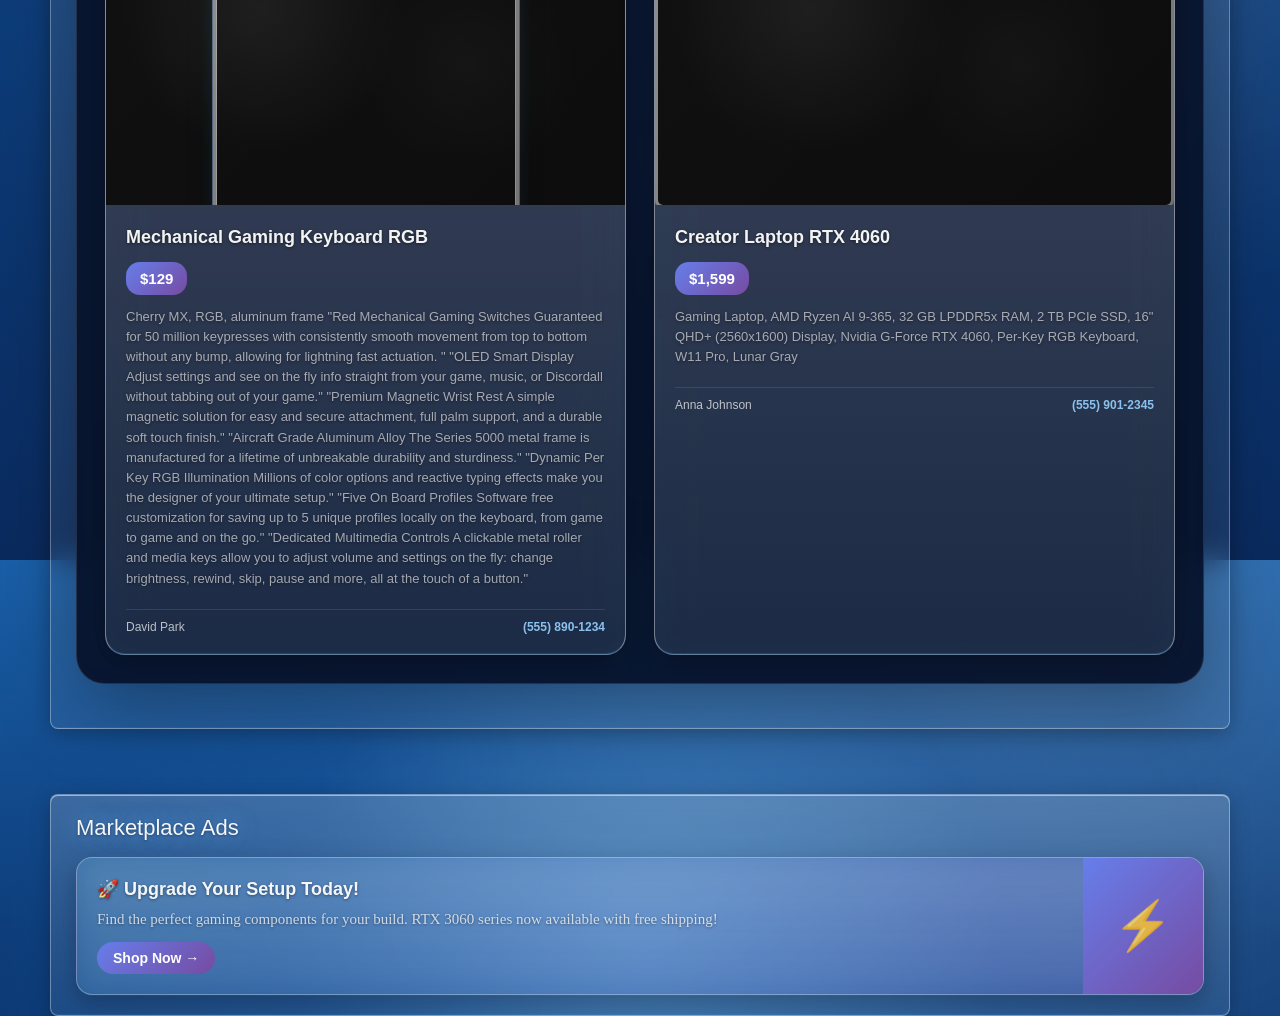
==== commit af930e9b: "update" ====
--- a/allmarket.html
+++ b/allmarket.html
@@ -42,8 +42,8 @@
       border-radius: 28px;
       padding: 28px;
       box-shadow: 0 28px 90px rgba(0, 0, 0, 0.35);
+      -webkit-backdrop-filter: blur(22px);
       backdrop-filter: blur(22px);
-      -webkit-backdrop-filter: blur(22px);
       margin-bottom: 22px;
     }
 
@@ -78,8 +78,8 @@
         rgba(255, 255, 255, 0.22) 0%,
         rgba(180, 220, 255, 0.12) 100%
       );
+      -webkit-backdrop-filter: blur(18px);
       backdrop-filter: blur(18px);
-      -webkit-backdrop-filter: blur(18px);
       overflow: hidden;
       border: 1px solid rgba(255, 255, 255, 0.4);
       box-shadow:
@@ -102,8 +102,8 @@
     .market-card.clicked {
       opacity: 0.3;
       transform: scale(0.95);
+      -webkit-backdrop-filter: blur(20px);
       backdrop-filter: blur(20px);
-      -webkit-backdrop-filter: blur(20px);
       background: rgba(255, 255, 255, 0.05);
       border: 1px solid rgba(255, 255, 255, 0.2);
       box-shadow: 0 8px 30px rgba(0, 0, 0, 0.4);
@@ -238,8 +238,8 @@
         rgba(255, 255, 255, 0.12) 0%,
         rgba(180, 220, 255, 0.06) 100%
       );
+      -webkit-backdrop-filter: blur(12px);
       backdrop-filter: blur(12px);
-      -webkit-backdrop-filter: blur(12px);
       border: 1px solid rgba(255, 255, 255, 0.25);
       border-radius: 14px;
       overflow: hidden;
@@ -297,8 +297,8 @@
       border-radius: 28px;
       padding: 28px;
       box-shadow: 0 24px 80px rgba(0, 0, 0, 0.35);
+      -webkit-backdrop-filter: blur(25px);
       backdrop-filter: blur(25px);
-      -webkit-backdrop-filter: blur(25px);
       margin-bottom: 24px;
     }
 
@@ -331,8 +331,8 @@
         rgba(100, 200, 255, 0.15) 0%,
         rgba(150, 100, 255, 0.15) 100%
       );
+      -webkit-backdrop-filter: blur(16px);
       backdrop-filter: blur(16px);
-      -webkit-backdrop-filter: blur(16px);
       border: 1px solid rgba(255, 255, 255, 0.3);
       border-radius: 16px;
       overflow: hidden;
@@ -583,17 +583,17 @@
         </div>
 
         <div class="gallery-grid">
-        <a href="#" class="market-card" data-graphic="laptop" data-type="Laptop" data-title="Black 3060 Twin Edge OC Laptop" data-price="$1,240" data-caption="Gaming-ready laptop with RTX 3060 Twin Edge OC, 16GB RAM, and a black aluminum body.">
+        <a href="#" class="market-card" data-graphic="laptop" data-type="Laptop" data-title="Rog Strix G15 2022 " data-price="$1,000" data-caption="Gaming-ready laptop with RTX 3060 Twin Edge OC, 16GB RAM, and a black aluminum body.">
           <div class="product-image laptop">
-            <img src="https://images.pexels.com/photos/4067506/pexels-photo-4067506.jpeg?auto=compress&cs=tinysrgb&w=1200" alt="Black Gaming Laptop" class="product-photo">
+            <img src="https://m.media-amazon.com/images/I/810twtbCYOL._AC_SL1500_.jpg" alt="Black Gaming Laptop" class="product-photo">
             <div class="product-overlay">
               <div class="product-badge">RTX 3060</div>
             </div>
           </div>
           <div class="product-info">
-            <div class="product-title">Black 3060 Twin Edge OC Laptop</div>
-            <div class="product-price">$1,240</div>
-            <div class="product-meta">RTX 3060, 16GB RAM, 512GB SSD</div>
+            <div class="product-title">ASUS ROG Strix G15 (2021) Gaming Laptop, 15.6” 144Hz IPS Type FHD Display, NVIDIA GeForce RTX 3060, AMD Ryzen 9 5900HX, 16GB DDR4, 512GB PCIe NVMe SSD, RGB Keyboard, Windows 10, G513QM-ES94 Please no Low balling </div>
+            <div class="product-price">$860</div>
+            <div class="product-meta"></div>
             <div class="seller-info">
               <span class="seller-name">Alex Thompson</span>
               <span class="seller-phone">(555) 123-4567</span>
@@ -603,15 +603,15 @@
 
         <a href="#" class="market-card" data-graphic="gpu" data-type="GPU" data-title="RTX 3060 Twin Edge OC Graphics Card" data-price="$460" data-caption="Brand new black GPU with dual fans and a premium cooler for desktop gaming builds.">
           <div class="product-image gpu">
-            <img src="https://images.pexels.com/photos/160107/technology-computer-motherboard-electronics-electrical-160107.jpeg?auto=compress&cs=tinysrgb&w=1200" alt="RTX 3060 Graphics Card" class="product-photo">
+            <img src="https://m.media-amazon.com/images/I/71tSwEWVHYL.jpg" alt="RTX 3060 Graphics Card" class="product-photo">
             <div class="product-overlay">
               <div class="product-badge">Twin Edge OC</div>
             </div>
           </div>
           <div class="product-info">
             <div class="product-title">3060 Twin Edge OC GPU</div>
-            <div class="product-price">$460</div>
-            <div class="product-meta">Dual fan cooler, PCIe 4.0, black finish</div>
+            <div class="product-price">$160</div>
+            <div class="product-meta">ZOTAC GAMING GeForce RTX 3060 Twin Edge OC 12GB GDDR6 192-bit 15 Gbps PCIE 4.0 Gaming Graphics Card, IceStorm 2.0 Cooling, Active Fan Control, Freeze Fan Stop, ZT-A30600H-10M </div>
             <div class="seller-info">
               <span class="seller-name">Sarah Chen</span>
               <span class="seller-phone">(555) 987-6543</span>
@@ -629,7 +629,7 @@
           <div class="product-info">
             <div class="product-title">Black Tech Goods Bundle</div>
             <div class="product-price">$320</div>
-            <div class="product-meta">Charger, headset, mouse pad, cables</div>
+            <div class="product-meta">Charger, headset, mouse pad, cables and unknown items </div>
             <div class="seller-info">
               <span class="seller-name">Mike Rodriguez</span>
               <span class="seller-phone">(555) 456-7890</span>
@@ -639,15 +639,15 @@
 
         <a href="#" class="market-card" data-graphic="laptop" data-type="Laptop" data-title="Gaming Laptop RTX 4070" data-price="$1,899" data-caption="High-performance gaming laptop with RTX 4070, 32GB RAM, and 1TB SSD for ultimate gaming experience.">
           <div class="product-image laptop">
-            <img src="https://images.pexels.com/photos/4145190/pexels-photo-4145190.jpeg?auto=compress&cs=tinysrgb&w=1200" alt="Gaming Laptop RTX 4070" class="product-photo">
-            <div class="product-overlay">
-              <div class="product-badge">RTX 4070</div>
-            </div>
-          </div>
-          <div class="product-info">
-            <div class="product-title">Gaming Laptop RTX 4070</div>
-            <div class="product-price">$1,899</div>
-            <div class="product-meta">RTX 4070, 32GB RAM, 1TB SSD</div>
+            <img src="https://m.media-amazon.com/images/I/716NWiLjkWL._AC_SL1086_.jpg" alt="Gaming Laptop RTX 4070" class="product-photo">
+            <div class="product-overlay">
+              <div class="product-badge">Lenovo LOQ 15ARP9</div>
+            </div>
+          </div>
+          <div class="product-info">
+            <div class="product-title">Lenovo LOQ 15ARP9</div>
+            <div class="product-price">$1,399</div>
+            <div class="product-meta">15.6" FHD IPS 100% SRGB 144Hz Display, Ryzen 7 7435HS, 24GB RAM, 1TB SSD, RTX 4070 8GB GDDR6 GPU, Backlit Eng-Arb, Win11, Luna Grey - [83JC008CAX] </div>
             <div class="seller-info">
               <span class="seller-name">Emma Davis</span>
               <span class="seller-phone">(555) 234-5678</span>
@@ -655,17 +655,18 @@
           </div>
         </a>
 
-        <a href="#" class="market-card" data-graphic="gpu" data-type="GPU" data-title="RTX 4070 Ti Super Graphics Card" data-price="$799" data-caption="Next-gen graphics card with advanced cooling and ray tracing capabilities for 4K gaming.">
+        <a href="#" class="market-card" data-graphic="gpu" data-type="GPU" data-title="RTX 4070 Ti Super Graphics Card" data-price="$499" data-caption="Next-gen graphics card with advanced cooling and ray tracing capabilities for 4K gaming.">
           <div class="product-image gpu">
-            <img src="https://images.pexels.com/photos/2236703/pexels-photo-2236703.jpeg?auto=compress&cs=tinysrgb&w=1200" alt="RTX 4070 Ti Super GPU" class="product-photo">
-            <div class="product-overlay">
-              <div class="product-badge">4K Gaming</div>
+            <img src="https://www.inno3d.com/sites/default/files/2024-02/LP_4070Ti_SUPER_X3_OC_main_card_0.png" alt="RTX 4070 Ti Super GPU" class="product-photo">
+            <div class="product-overlay">
+              <div class="product-badge">1440p beast </div>
             </div>
           </div>
           <div class="product-info">
             <div class="product-title">RTX 4070 Ti Super GPU</div>
-            <div class="product-price">$799</div>
-            <div class="product-meta">Advanced cooling, 4K gaming, PCIe 5.0</div>
+            <div class="product-price">$499 price is firm </div>
+            <div class="product-meta">INNO3D® GEFORCE® RTX™ 4070 Ti SUPER X3 OC NVIDIA® GeForce RTX™ 40 Series GPUs are beyond fast for gamers and creators. They're powered by the ultra-efficient NVIDIA Ada Lovelace architecture which delivers a quantum leap in both performance and AI-powered graphics. Experience lifelike virtual worlds with ray tracing and ultra-high FPS gaming with the lowest latency. Discover revolutionary new ways to create and unprecedented workflow acceleration.
+Get equipped for supercharged gaming and creating with the NVIDIA® GeForce RTX™ 4070 Ti SUPER. It’s built with the ultra-efficient NVIDIA Ada Lovelace architecture. Experience super fast ray tracing, AI-accelerated performance with DLSS 3, new ways to create, and much more.</div>
             <div class="seller-info">
               <span class="seller-name">James Wilson</span>
               <span class="seller-phone">(555) 345-6789</span>
@@ -675,15 +676,15 @@
 
         <a href="#" class="market-card" data-graphic="monitor" data-type="Monitor" data-title="4K Gaming Monitor 144Hz" data-price="$449" data-caption="27-inch 4K gaming monitor with 144Hz refresh rate, HDR support, and ultra-thin bezels.">
           <div class="product-image monitor">
-            <img src="https://images.pexels.com/photos/572056/pexels-photo-572056.jpeg?auto=compress&cs=tinysrgb&w=1200" alt="4K Gaming Monitor" class="product-photo">
-            <div class="product-overlay">
-              <div class="product-badge">144Hz</div>
+            <img src="https://m.media-amazon.com/images/I/713ISq6vljL._AC_SL1500_.jpg" alt="4K Gaming Monitor" class="product-photo">
+            <div class="product-overlay">
+              <div class="product-badge">144Hz montior </div>
             </div>
           </div>
           <div class="product-info">
             <div class="product-title">4K Gaming Monitor 144Hz</div>
             <div class="product-price">$449</div>
-            <div class="product-meta">27-inch, 4K, 144Hz, HDR</div>
+            <div class="product-meta">Samsung Odyssey G70D 4K Gaming Monitor, 27 Inches, Screen with IPS Panel, 4K Resolution, 3840 x 2160 Pixels, AMD FreeSync Premium, HDR10+, Response Time 1 ms, Refresh Rate 144 Hz, </div>
             <div class="seller-info">
               <span class="seller-name">Lisa Chen</span>
               <span class="seller-phone">(555) 567-8901</span>
@@ -693,15 +694,23 @@
 
         <a href="#" class="market-card" data-graphic="laptop" data-type="Laptop" data-title="Ultra-thin Business Laptop" data-price="$1,299" data-caption="Lightweight business laptop with Intel i7, 16GB RAM, and all-day battery life.">
           <div class="product-image laptop">
-            <img src="https://images.pexels.com/photos/3760815/pexels-photo-3760815.jpeg?auto=compress&cs=tinysrgb&w=1200" alt="Business Laptop" class="product-photo">
+            <img src="https://media.us.lg.com/transform/ecomm-PDPGallery-1100x730/cf49788e-17bc-4f94-b9cb-96f189d76b16/Laptops_17Z90TL-H-AUB6U3_gallery_1_new_5000x5000?io=transform:fill,width:1200">
             <div class="product-overlay">
               <div class="product-badge">Business</div>
             </div>
           </div>
           <div class="product-info">
-            <div class="product-title">Ultra-thin Business Laptop</div>
+            <div class="product-title">Ultra-thin Business Laptop-LG Gram 17</div>
             <div class="product-price">$1,299</div>
-            <div class="product-meta">Intel i7, 16GB RAM, 18hr battery</div>
+            <div class="product-meta">Intel i7, 16GB RAM, 18hr battery     This 17” powerhouse is just 0.74” thin and an impressively light 3.2 lbs.
+    Experience seamless productivity with Copilot+ PC’s advanced AI capabilities
+    Intel®¹ Core™ Ultra 7 (Series 2) processor powers seamless AI performance and speed
+    gram Hybrid AI: On-device smarts plus cloud-powered AI for ultimate productivity²
+    LG gram Link⁵ app offers easy iOS and Android integration of up to 10 devices
+    Enjoy up to 23.5 hours of video playback⁴ with a powerful 77Wh battery
+    Passed 7 military-grade durability tests³ to handle your adventures and daily grind
+
+ </div>
             <div class="seller-info">
               <span class="seller-name">Robert Kim</span>
               <span class="seller-phone">(555) 678-9012</span>
@@ -711,15 +720,15 @@
 
         <a href="#" class="market-card" data-graphic="gpu" data-type="GPU" data-title="RX 7800 XT Graphics Card" data-price="$549" data-caption="AMD Radeon RX 7800 XT with 16GB VRAM and excellent 1440p gaming performance.">
           <div class="product-image gpu">
-            <img src="https://images.pexels.com/photos/461064/pexels-photo-461064.jpeg?auto=compress&cs=tinysrgb&w=1200" alt="RX 7800 XT GPU" class="product-photo">
+            <img src="https://encrypted-tbn0.gstatic.com/images?q=tbn:ANd9GcTOSSEhuxIdMbnFKJRVQrMV1cY5uYGo2JHl8g&s" alt="RX 7800 XT GPU" class="product-photo">
             <div class="product-overlay">
               <div class="product-badge">AMD</div>
             </div>
           </div>
           <div class="product-info">
             <div class="product-title">RX 7800 XT GPU</div>
-            <div class="product-price">$549</div>
-            <div class="product-meta">16GB VRAM, 1440p gaming, AMD</div>
+            <div class="product-price">$349</div>
+            <div class="product-meta">16GB VRAM, 1440p gaming, AMD xperience  incredible performance, visuals, and efficiency when gaming and streaming  with the AMD Radeon™ RX 7700 XT and 7800 XT graphics cards, powered by the  AMD RDNA™ 3 architecture. Immerse yourself in next-generation desktop  experiences on some of the most advanced high refresh rate displays with up  to 16GB of GDDR6 memory, new frame generation technologies, advanced  raytracing, AI accelerators, AV1 encoding, and support for the  latest DisplayPort™ 2.1 technology. The Radeon™ RX 7700 XT  and 7800 XT delivers an incredible high refresh 1440p gaming & streaming  experience, with additional video memory to step into 4K. </div>
             <div class="seller-info">
               <span class="seller-name">Maria Garcia</span>
               <span class="seller-phone">(555) 789-0123</span>
@@ -729,7 +738,7 @@
 
         <a href="#" class="market-card" data-graphic="keyboard" data-type="Keyboard" data-title="Mechanical Gaming Keyboard RGB" data-price="$129" data-caption="Premium mechanical keyboard with RGB lighting, Cherry MX switches, and aluminum frame.">
           <div class="product-image keyboard">
-            <img src="https://images.pexels.com/photos/3913016/pexels-photo-3913016.jpeg?auto=compress&cs=tinysrgb&w=1200" alt="Mechanical Keyboard" class="product-photo">
+            <img src="https://m.media-amazon.com/images/I/61yxZosfL9L._AC_SL1000_.jpg">
             <div class="product-overlay">
               <div class="product-badge">RGB</div>
             </div>
@@ -737,7 +746,13 @@
           <div class="product-info">
             <div class="product-title">Mechanical Gaming Keyboard RGB</div>
             <div class="product-price">$129</div>
-            <div class="product-meta">Cherry MX, RGB, aluminum frame</div>
+            <div class="product-meta">Cherry MX, RGB, aluminum frame  "Red Mechanical Gaming Switches Guaranteed for 50 million keypresses with consistently smooth movement from top to bottom without any bump, allowing for lightning fast actuation. "
+"OLED Smart Display Adjust settings and see on the fly info straight from your game, music, or Discordall without tabbing out of your game."
+"Premium Magnetic Wrist Rest A simple magnetic solution for easy and secure attachment, full palm support, and a durable soft touch finish."
+"Aircraft Grade Aluminum Alloy The Series 5000 metal frame is manufactured for a lifetime of unbreakable durability and sturdiness."
+"Dynamic Per Key RGB Illumination Millions of color options and reactive typing effects make you the designer of your ultimate setup."
+"Five On Board Profiles Software free customization for saving up to 5 unique profiles locally on the keyboard, from game to game and on the go."
+"Dedicated Multimedia Controls A clickable metal roller and media keys allow you to adjust volume and settings on the fly: change brightness, rewind, skip, pause and more, all at the touch of a button." </div>
             <div class="seller-info">
               <span class="seller-name">David Park</span>
               <span class="seller-phone">(555) 890-1234</span>
@@ -747,7 +762,7 @@
 
         <a href="#" class="market-card" data-graphic="laptop" data-type="Laptop" data-title="Creator Laptop RTX 4060" data-price="$1,599" data-caption="Content creation laptop with RTX 4060, 32GB RAM, and 2TB SSD for video editing and 3D work.">
           <div class="product-image laptop">
-            <img src="https://images.pexels.com/photos/1181239/pexels-photo-1181239.jpeg?auto=compress&cs=tinysrgb&w=1200" alt="Creator Laptop" class="product-photo">
+            <img src="https://m.media-amazon.com/images/I/716xiab6DAL.jpg" alt="Creator Laptop" class="product-photo">
             <div class="product-overlay">
               <div class="product-badge">Creator</div>
             </div>
@@ -755,7 +770,7 @@
           <div class="product-info">
             <div class="product-title">Creator Laptop RTX 4060</div>
             <div class="product-price">$1,599</div>
-            <div class="product-meta">RTX 4060, 32GB RAM, 2TB SSD</div>
+            <div class="product-meta">Gaming Laptop, AMD Ryzen AI 9-365, 32 GB LPDDR5x RAM, 2 TB PCIe SSD, 16" QHD+ (2560x1600) Display, Nvidia G-Force RTX 4060, Per-Key RGB Keyboard, W11 Pro, Lunar Gray </div>
             <div class="seller-info">
               <span class="seller-name">Anna Johnson</span>
               <span class="seller-phone">(555) 901-2345</span>
--- a/skempohic.css
+++ b/skempohic.css
@@ -40,8 +40,8 @@
         rgba(180, 220, 255, 0.15) 50%,
         rgba(140, 200, 255, 0.2) 100%
     );
+    -webkit-backdrop-filter: blur(20px);
     backdrop-filter: blur(20px);
-    -webkit-backdrop-filter: blur(20px);
     border-bottom: 1px solid rgba(255, 255, 255, 0.5);
     border-top: 1px solid rgba(255, 255, 255, 0.6);
     box-shadow:
@@ -110,6 +110,82 @@
     transform: translateY(1px);
 }
 
+.card {
+    width: 100%;
+    position: relative;
+    padding: 28px;
+    border-radius: 28px;
+    border: 1px solid rgba(255, 255, 255, 0.18);
+    background: rgba(255, 255, 255, 0.08);
+    backdrop-filter: blur(18px);
+    -webkit-backdrop-filter: blur(18px);
+    box-shadow:
+        0 24px 70px rgba(0, 0, 0, 0.22),
+        inset 0 1px 0 rgba(255, 255, 255, 0.15);
+    overflow: hidden;
+    margin: 22px 0;
+}
+
+.card::before {
+    content: '';
+    position: absolute;
+    inset: 0;
+    background: radial-gradient(circle at top left, rgba(255, 255, 255, 0.18), transparent 28%);
+    pointer-events: none;
+    opacity: 0.9;
+}
+
+.skemophic-card {
+    background: rgba(8, 20, 42, 0.92);
+    border-color: rgba(255, 255, 255, 0.12);
+    box-shadow:
+        0 28px 80px rgba(0, 0, 0, 0.35),
+        inset 0 1px 0 rgba(255, 255, 255, 0.08);
+}
+
+.friguero-card {
+    background: rgba(210, 230, 255, 0.12);
+    border-color: rgba(255, 255, 255, 0.22);
+    box-shadow:
+        0 24px 60px rgba(0, 0, 0, 0.18),
+        inset 0 1px 0 rgba(255, 255, 255, 0.3);
+}
+
+.card h1,
+.card h2,
+.card p,
+.card a,
+.card label {
+    position: relative;
+    z-index: 1;
+}
+
+.card h1,
+.card h2 {
+    color: rgba(255, 255, 255, 0.96);
+}
+
+.friguero-card h1,
+.friguero-card h2 {
+    color: rgba(25, 40, 80, 0.98);
+}
+
+.card p,
+.card label {
+    color: rgba(255, 255, 255, 0.84);
+}
+
+.friguero-card p,
+.friguero-card label {
+    color: rgba(20, 36, 70, 0.9);
+}
+
+.card button,
+.card input {
+    width: 100%;
+    box-sizing: border-box;
+}
+
 /* ---- PHOTO FRAME ---- */
 img {
     width: 300px;
@@ -145,8 +221,8 @@
         rgba(255, 255, 255, 0.18) 0%,
         rgba(180, 220, 255, 0.1) 100%
     );
+    -webkit-backdrop-filter: blur(15px);
     backdrop-filter: blur(15px);
-    -webkit-backdrop-filter: blur(15px);
 
     border: 1px solid rgba(255, 255, 255, 0.35);
     border-radius: 8px;
